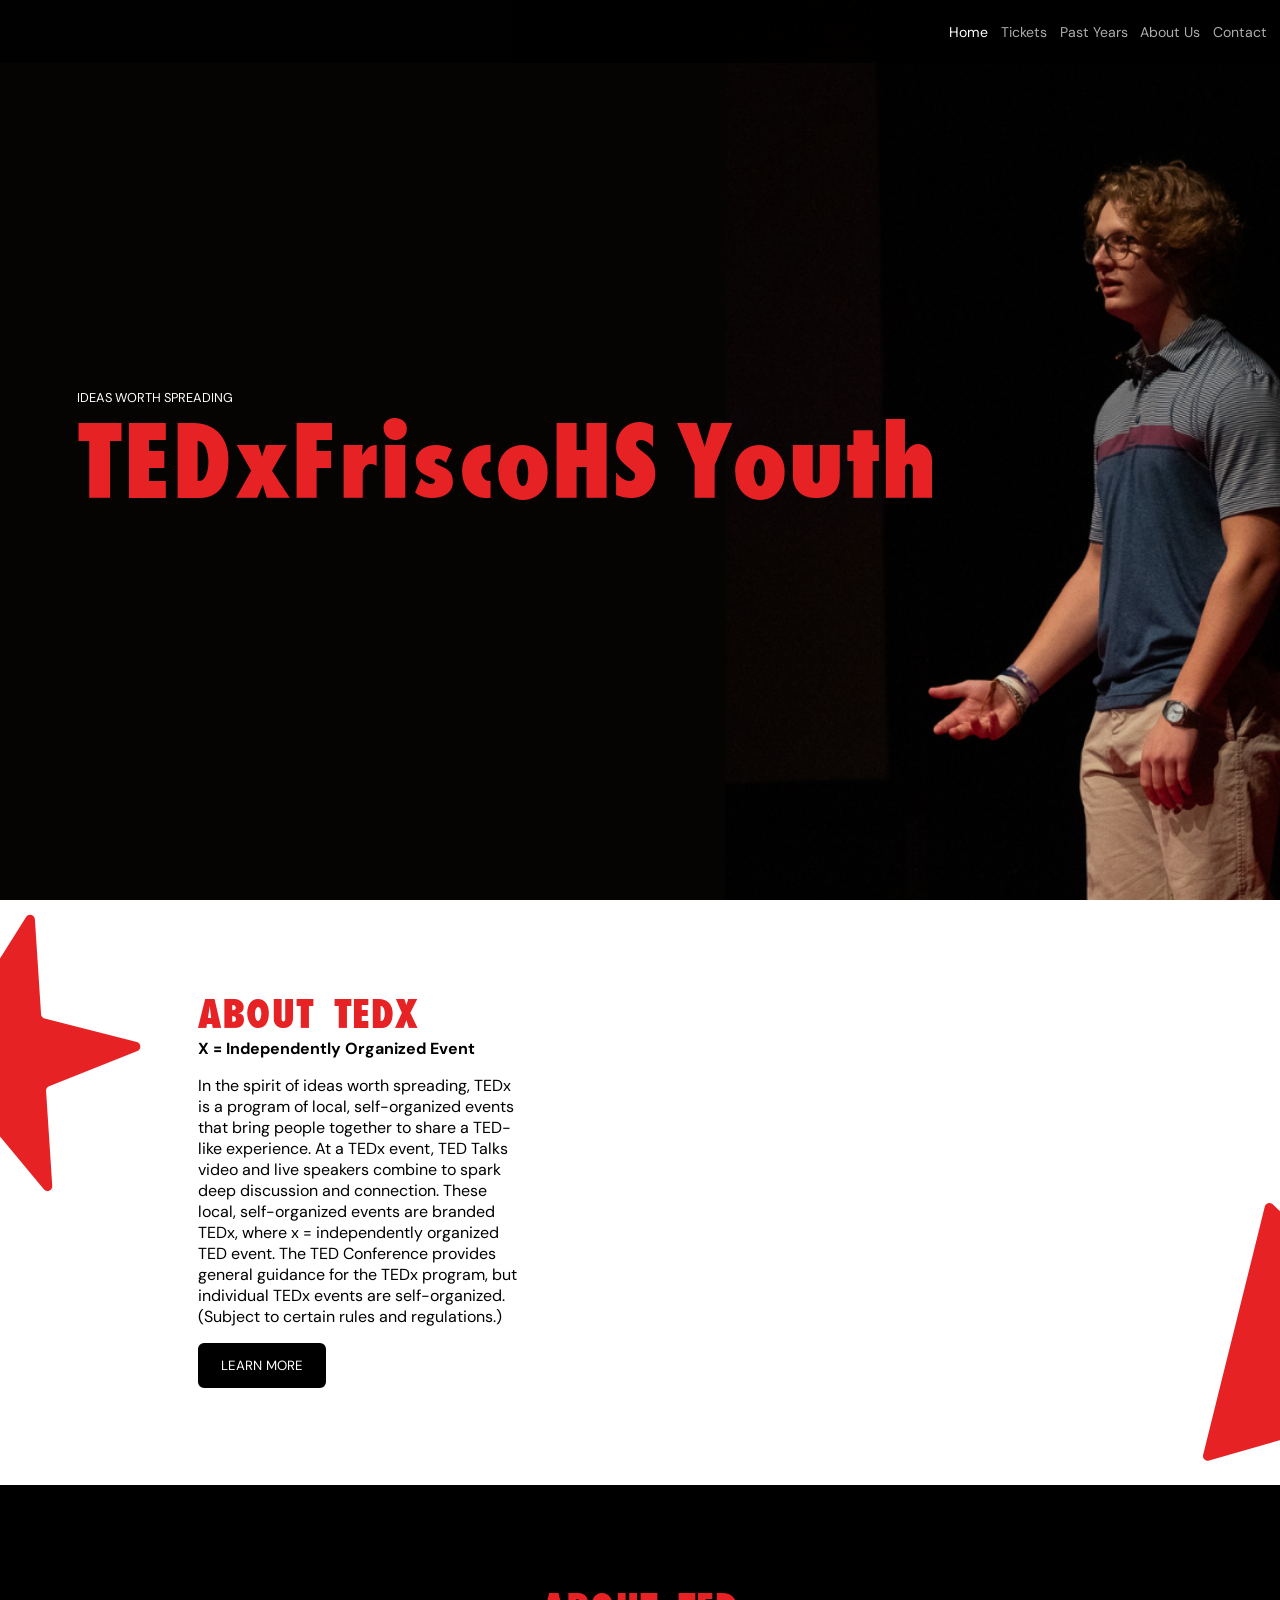
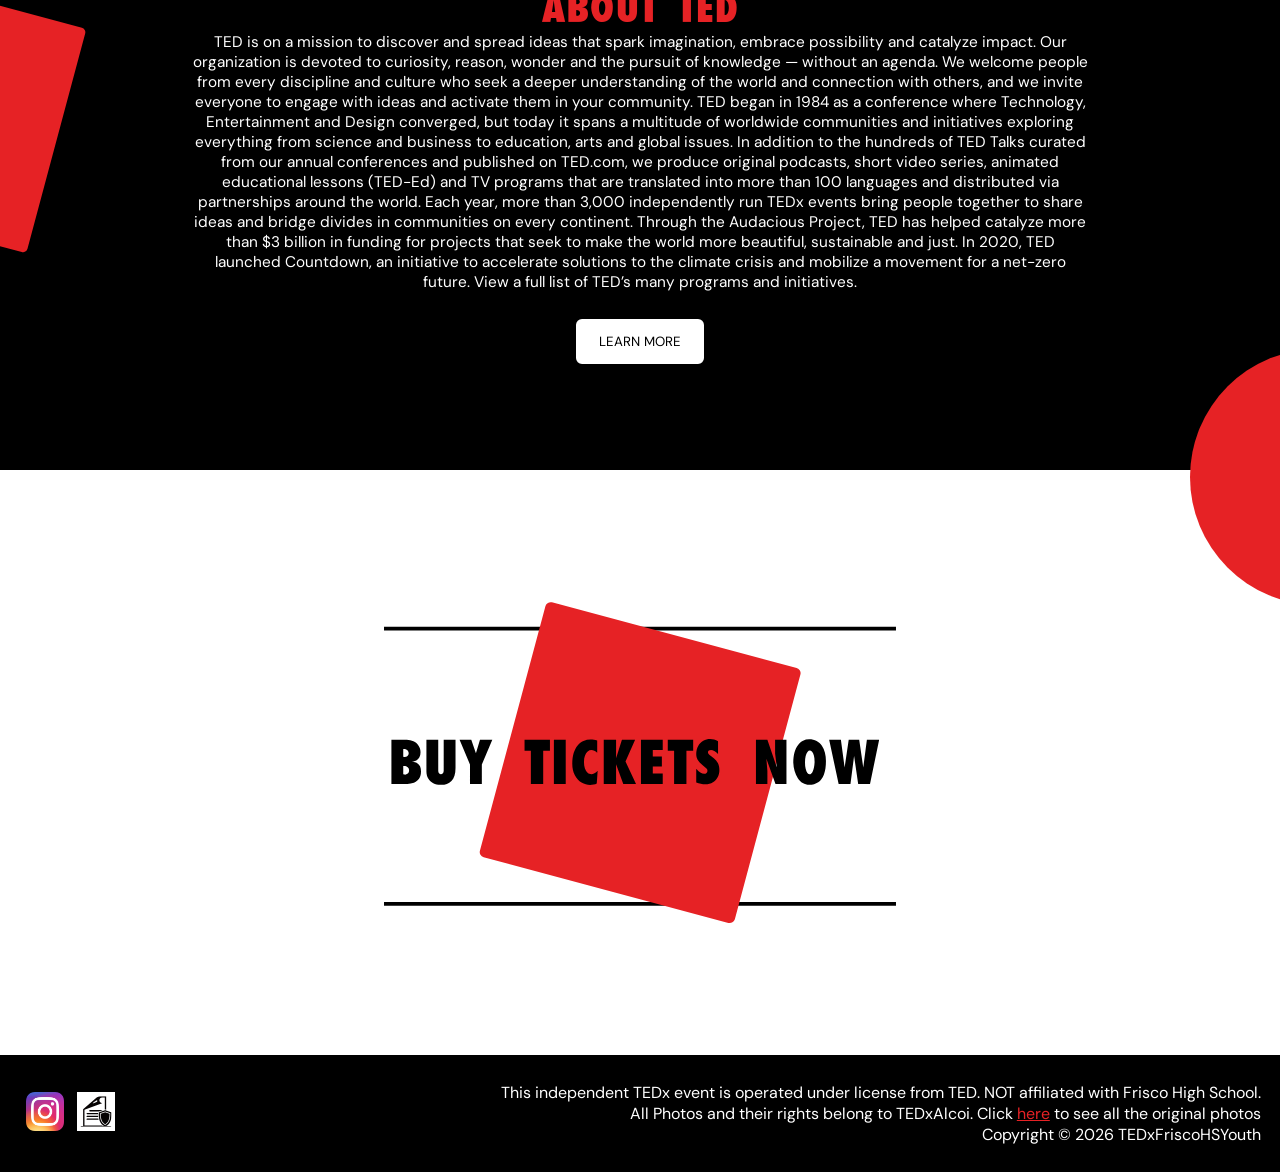
==== index.html @ 59dfe826 "Initial commit" ====
<!DOCTYPE html>
<html lang="en">

<head>
    <meta charset="UTF-8">
    <meta name="viewport" content="width=device-width, initial-scale=1.0">
    <title>Home</title>
    <link rel="stylesheet" href="styles.css">
</head>

<body>
    <div class="header">
        <div class="headerButtons">
            <a class="headerButtonCurrent">Home</a>
            <a href="tickets.html" class="headerButton">Tickets</a>
            <a href="pastYears.html" class="headerButton">Past Years</a>
            <a href="#tedxSection" class="headerButton">About Us</a>
            <a href="contact.html" class="headerButton">Contact</a>
        </div>
    </div>

    <img src="backgroundImages/homeBackground.png" class="background">

    <div class="heroBanner">
        <p class="header1">IDEAS WORTH SPREADING</p>
        <p class="title">TEDxFriscoHS Youth</p>
    </div>

    <div class="tedxSection" id="tedxSection">
        <div class="verticalTedX">
            <p class="header2">ABOUT TEDX</p>
            <p class="subtitle1">X = Independently Organized Event</p>
            <p class="paragraph">In the spirit of ideas worth spreading, TEDx is a program of local, self-organized
                events
                that bring people together to share a TED-like experience. At a TEDx event, TED Talks video and live
                speakers combine to spark deep discussion and connection. These local, self-organized events are branded
                TEDx, where x = independently organized TED event. The TED Conference provides general guidance for the
                TEDx
                program, but individual TEDx events are self-organized. (Subject to certain rules and regulations.)</p>
            <button class="learnMore">LEARN MORE</button>
        </div>

        <iframe class="video" src="https://www.youtube.com/embed/JSP7GPU3Eic?si=xO1N8IUKLQtq2uon"
            title="YouTube video player" frameborder="0"
            allow="accelerometer; autoplay; clipboard-write; encrypted-media; gyroscope; picture-in-picture; web-share"
            referrerpolicy="strict-origin-when-cross-origin" allowfullscreen></iframe>

        <svg class="star" width="395" height="406" viewBox="0 0 395 406" fill="none" xmlns="http://www.w3.org/2000/svg">
            <path id="Star"
                d="M226.45 3.27152C230.071 -2.46211 238.913 -0.213037 239.354 6.55367L248.444 146.006C248.641 149.033 250.764 151.588 253.703 152.335L389.14 186.784C395.712 188.455 396.305 197.56 390.006 200.07L260.187 251.808C257.37 252.931 255.596 255.74 255.794 258.766L264.883 398.219C265.324 404.986 256.849 408.363 252.515 403.148L163.193 295.671C161.254 293.339 158.035 292.52 155.218 293.643L25.399 345.381C19.0998 347.892 13.2682 340.875 16.8887 335.141L91.5033 216.979C93.1224 214.414 92.9063 211.099 90.968 208.767L1.646 101.29C-2.6882 96.0751 2.18322 88.3605 8.75504 90.0321L144.191 124.481C147.13 125.228 150.216 123.998 151.836 121.434L226.45 3.27152Z"
                fill="#E62225" />
        </svg>

        <svg class="triangle" width="377" height="380" viewBox="0 0 377 380" fill="none"
            xmlns="http://www.w3.org/2000/svg">
            <path id="triangle"
                d="M91.0422 5.3171C92.3414 0.0874628 98.8146 -1.77463 102.694 1.96533L373.905 263.429C377.784 267.169 376.16 273.706 370.982 275.196L8.94198 379.34C3.76337 380.829 -1.08588 376.154 0.213335 370.925L91.0422 5.3171Z"
                fill="#E62225" />
        </svg>
    </div>

    <div class="tedSection">
        <p class="header2">ABOUT TED</p>
        <p class="paragraph2">TED is on a mission to discover and spread ideas that spark imagination, embrace
            possibility and catalyze impact. Our organization is devoted to curiosity, reason, wonder and the pursuit of
            knowledge — without an agenda. We welcome people from every discipline and culture who seek a deeper
            understanding of the world and connection with others, and we invite everyone to engage with ideas and
            activate them in your community. TED began in 1984 as a conference where Technology, Entertainment and
            Design converged, but today it spans a multitude of worldwide communities and initiatives exploring
            everything from science and business to education, arts and global issues. In addition to the hundreds of
            TED Talks curated from our annual conferences and published on TED.com, we produce original podcasts, short
            video series, animated educational lessons (TED-Ed) and TV programs that are translated into more than 100
            languages and distributed via partnerships around the world. Each year, more than 3,000 independently run
            TEDx events bring people together to share ideas and bridge divides in communities on every continent.
            Through the Audacious Project, TED has helped catalyze more than $3 billion in funding for projects that
            seek to make the world more beautiful, sustainable and just. In 2020, TED launched Countdown, an initiative
            to accelerate solutions to the climate crisis and mobilize a movement for a net-zero future. View a full
            list of TED’s many programs and initiatives.</p>
        <button class="learnMoreInverted">LEARN MORE</button>

        <svg class="square" width="577" height="577" viewBox="0 0 577 577" fill="none"
            xmlns="http://www.w3.org/2000/svg">
            <g id="Group 1">
                <rect id="Rectangle 1" width="577" height="577" fill="transparent" />
                <rect id="tedSquareShape" x="165.328" y="75" width="349" height="349" rx="7" fill="#E62225" />
            </g>
        </svg>

        <svg class="circle" width="474" height="474" viewBox="0 0 474 474" fill="none"
            xmlns="http://www.w3.org/2000/svg">
            <circle id="circle" cx="237" cy="237" r="237" fill="#E62225" />
        </svg>
    </div>

    <div class="ticketsSection">
        <svg class="ticketSquare" width="677" height="428" viewBox="0 0 677 428" fill="none"
            xmlns="http://www.w3.org/2000/svg">
            <g id="Group 1">
                <line id="Line1" y1="36.5" x2="677" y2="36.5" stroke="black" stroke-width="5" />
                <line id="Line2" y1="400.5" x2="677" y2="400.5" stroke="black" stroke-width="5" />
                <rect id="ticketSquareShape" x="215.328" width="349" height="349" rx="7"
                    transform="rotate(15 215.328 0)" fill="#E62225" />
                <path id="BUYTICKETSNOW"
                    d="M9.79004 241.824V183.597H30.1807C33.2275 183.597 36.1426 184.271 38.9258 185.618C41.7383 186.937 43.9941 188.841 45.6934 191.331C47.4219 193.792 48.2861 196.648 48.2861 199.9C48.2861 202.508 47.8027 204.749 46.8359 206.624C45.8691 208.47 44.5068 209.861 42.749 210.799C41.0205 211.736 39.0283 212.205 36.7725 212.205C39.79 212.586 42.1777 213.318 43.9355 214.402C45.7227 215.457 46.9971 216.907 47.7588 218.753C48.5205 220.599 48.9014 222.854 48.9014 225.521C48.9014 229.534 48.0225 232.757 46.2646 235.188C44.5068 237.62 42.2656 239.334 39.541 240.33C36.8164 241.326 33.916 241.824 30.8398 241.824H9.79004ZM25.4346 218.138V229.212C26.8994 229.505 27.7344 229.651 27.9395 229.651C29.1113 229.651 30.0781 229.3 30.8398 228.597C32.3926 227.513 33.1689 225.887 33.1689 223.719C33.1689 222.254 32.5537 220.965 31.3232 219.852C30.1221 218.709 28.5547 218.138 26.6211 218.138H25.4346ZM25.4346 206.097C26.2549 206.331 26.8555 206.448 27.2363 206.448C28.7305 206.448 30.0049 205.95 31.0596 204.954C32.1143 203.958 32.6416 202.903 32.6416 201.79C32.6416 200.032 32.0703 198.582 30.9277 197.439C29.8145 196.297 27.9834 195.726 25.4346 195.726V206.097ZM56.0645 183.597H71.709V224.378C71.709 225.784 72.0605 226.897 72.7637 227.718C73.4668 228.538 74.3164 228.948 75.3125 228.948C76.2793 228.948 77.1143 228.538 77.8174 227.718C78.5498 226.897 78.916 225.784 78.916 224.378V183.597H94.5605V220.687C94.5605 228.772 92.7588 234.529 89.1553 237.957C85.5811 241.385 81.1426 243.099 75.8398 243.099H74.4336C71.0352 243.099 67.9297 242.381 65.1172 240.945C62.334 239.48 60.1221 237.371 58.4814 234.617C56.8701 231.834 56.0645 228.626 56.0645 224.993V183.597ZM113.677 241.824V216.336L99.9219 183.597H115.391L121.543 201.219L126.904 183.597H143.208L129.365 216.336V241.824H113.677ZM194.185 241.824V198.099H185.835V183.597H219.409V198.099H210.488V241.824H194.185ZM224.639 241.824V183.597H240.283V241.824H224.639ZM282.515 224.378L281.328 241.297C280.127 241.941 278.735 242.439 277.153 242.791C275.601 243.172 274.062 243.362 272.539 243.362C268.613 243.362 264.834 242.278 261.201 240.11C257.598 237.913 254.653 234.676 252.368 230.398C250.083 226.092 248.94 221.023 248.94 215.193C248.94 209.832 249.556 205.101 250.786 200.999C252.046 196.897 253.789 193.543 256.016 190.936C258.242 188.299 260.82 186.351 263.75 185.091C266.709 183.802 269.844 183.157 273.154 183.157C274.707 183.157 276.143 183.245 277.461 183.421C278.809 183.597 280.288 183.89 281.899 184.3V200.516C279.38 198.289 276.86 197.176 274.341 197.176C272.524 197.176 270.84 197.835 269.287 199.153C267.764 200.442 266.562 202.273 265.684 204.646C264.834 206.99 264.409 209.686 264.409 212.732C264.409 216.014 264.834 218.885 265.684 221.346C266.562 223.807 267.734 225.696 269.199 227.015C270.693 228.304 272.349 228.948 274.165 228.948C275.425 228.948 276.802 228.523 278.296 227.674C279.819 226.824 281.226 225.726 282.515 224.378ZM290.557 241.824V183.597H306.86V207.898L314.595 183.597H332.041L319.341 212.205L333.228 241.824H316.396L306.86 215.721V241.824H290.557ZM339.775 241.824V183.597H368.56V196.912H355.42V205.569H367.417V218.797H355.42V227.981H368.56V241.824H339.775ZM383.589 241.824V198.099H375.239V183.597H408.813V198.099H399.893V241.824H383.589ZM412.856 221.829C414.673 224.085 416.489 225.784 418.306 226.927C420.122 228.04 421.792 228.597 423.315 228.597C424.604 228.597 425.659 228.201 426.479 227.41C427.3 226.619 427.71 225.608 427.71 224.378C427.71 223.177 427.285 222.195 426.436 221.434C425.615 220.672 423.813 219.148 421.03 216.863C418.276 214.549 416.226 212.322 414.878 210.184C413.53 208.045 412.856 205.452 412.856 202.405C412.856 198.274 413.721 194.686 415.449 191.639C417.178 188.592 419.434 186.292 422.217 184.739C425 183.187 428.003 182.41 431.226 182.41C432.925 182.41 434.697 182.688 436.543 183.245C438.418 183.802 440.132 184.549 441.685 185.486V202.405C440.044 200.501 438.403 199.109 436.763 198.23C435.151 197.352 433.701 196.912 432.412 196.912C431.24 196.912 430.273 197.22 429.512 197.835C428.75 198.421 428.369 199.109 428.369 199.9C428.369 201.307 429.219 202.698 430.918 204.075C432.646 205.452 434.492 206.902 436.455 208.426C438.418 209.949 440.073 211.897 441.421 214.271C442.798 216.644 443.486 219.793 443.486 223.719C443.486 226.854 442.769 229.856 441.333 232.728C439.927 235.569 437.803 237.898 434.961 239.715C432.119 241.531 428.721 242.439 424.766 242.439C420.986 242.439 417.017 241.634 412.856 240.022V221.829ZM491.826 241.824V183.597H506.943L519.468 220.027L517.139 201.79V183.597H532.168V241.824H517.666L505.625 208.514L506.943 224.378V241.824H491.826ZM556.689 213.392C556.689 216.644 556.982 219.485 557.568 221.917C558.154 224.319 558.916 226.136 559.854 227.366C560.82 228.597 561.802 229.212 562.798 229.212C564.351 229.212 565.757 227.82 567.017 225.037C568.276 222.254 569.053 218.372 569.346 213.392V212.205C569.346 209.158 569.038 206.551 568.423 204.383C567.808 202.186 567.017 200.545 566.05 199.461C565.112 198.348 564.116 197.791 563.062 197.791C561.978 197.791 560.938 198.392 559.941 199.593C558.945 200.794 558.154 202.566 557.568 204.91C556.982 207.254 556.689 210.081 556.689 213.392ZM541.177 213.392C541.177 208.587 541.704 204.266 542.759 200.428C543.843 196.561 545.366 193.309 547.329 190.672C549.292 188.035 551.533 186.072 554.053 184.783C556.572 183.494 559.268 182.85 562.139 182.85C565.918 182.85 569.214 183.626 572.026 185.179C574.868 186.702 577.197 188.826 579.014 191.551C580.859 194.246 582.207 197.308 583.057 200.735C583.936 204.134 584.375 207.752 584.375 211.59C584.375 218.709 583.496 224.612 581.738 229.3C579.98 233.958 577.446 237.43 574.136 239.715C570.825 241.971 566.826 243.099 562.139 243.099C559.092 243.099 556.294 242.322 553.745 240.77C551.196 239.188 549.014 237.02 547.197 234.266C545.381 231.482 543.96 228.333 542.935 224.817C541.938 221.272 541.353 217.464 541.177 213.392ZM601.162 241.824L588.638 183.597H604.15L609.072 220.027L614.478 183.597H628.364L633.726 220.027L638.516 183.597H654.731L642.646 241.824H627.002L621.597 204.91L616.807 241.824H601.162Z"
                    fill="black" />
            </g>
        </svg>
    </div>

    <div class="footer">
        <div class="footerLinks">
            <a href="https://www.instagram.com/tedxfriscohsyouth/" target="_blank">
                <img src="elements/insta.svg" class="linkImg">
            </a>

            <a href="privacy.html">
                <img src="elements/privacy.svg" class="linkImg">
            </a>
        </div>

        <p class="footerParagraph">This independent TEDx event is operated under license from TED. NOT affiliated with
            Frisco High School.
            <br> All Photos and their rights belong to TEDxAlcoi. Click <a class="footerLink"
                href="https://flic.kr/ps/2EZdwR">here</a> to
            see all the original photos
            <br> Copyright © 2026 TEDxFriscoHSYouth
        </p>
    </div>
</body>

</html>
---- styles.css ----
@font-face {
    font-family: 'bernoru';
    src: url('fonts/semiCondesnsedBernoru.ttf') format('opentype');
}

@font-face {
    font-family: 'canvasans';
    src: url('fonts/CanvaSans-Regular.otf') format('opentype');
}

@font-face {
    font-family: 'dmsans';
    src: url('fonts/dmsans.ttf') format('truetype');
}

html {
    scroll-behavior: smooth;
}


body {
    background-color: black;
    color: white;
    padding: 0;
    margin: 0;
    overflow-x: hidden;
    pointer-events: none;
}


.header {
    font-family: dmsans;
    display: flex;
    flex-direction: row;
    justify-content: end;
    width: 100vw;
    height: 5vh;
    z-index: 2;
    position: fixed;
    font-size: 1.1vw;
    background-color: #000000b9;
    height: 7vh;
    align-items: center;
    pointer-events: auto;
}

.headerButtons {
    padding-right: 1vw;
    display: flex;
    gap: 1vw;
}

.headerButtonCurrent {
    color: white;
    pointer-events: none;
}

.headerButton {
    cursor: pointer;
    color: #ACACAC;
    text-decoration: none;    
}

.background {
    position: absolute;
    display: flex;
    top: 0;
    left: 0;
    height: 100vh;
    width: 100vw;
    z-index: -1;
    object-fit: cover;
}

.heroBanner {
    display: flex;
    flex-direction: column;
    height: 100vh;
    width: 100vw;
    justify-content: center;
}

.header1 {
    font-family: dmsans;
    font-size: 1vw;
    padding-left: 6vw;
    pointer-events: auto;
}

.title {
    font-family: 'bernoru';
    font-size: 9vw;
    margin: 0;
    padding-left: 6vw;
    word-spacing: -0.3em;
    color: #E62225;
    pointer-events: auto;
}


.tedxSection {
    pointer-events: none;
    background-color: white;
    color: black;
    height: 65vh;
    width: 100vw;
    display: flex;
    justify-content: center;
    align-items: center;
    gap: 4vw;
    scroll-margin-top: 7vh;
    
    position: relative;
    z-index: -2;
    pointer-events: auto;
}

.triangle {
    width: 20vw;
    position: absolute;
    bottom: -3vh;
    right: -14vw;
    height: 40vh;
    z-index: -1;
}

.star {
    width: 21vw;
    height: 60vh;
    position: absolute;
    top: -13vh;
    left: -10vw;
    z-index: -1;
}

.square {
    width: 30vw;
    position: absolute;
    top: -2vh;
    left: -22vw;
    height: 60vh;
    z-index: -1;
    pointer-events: all;
}

.circle {
    width: 20vw;
    position: absolute;
    bottom: -15vh;
    right: -13vw;
    height: auto;
    z-index: -1;
}


#triangle,
#Star,
#tedSquareShape,
#circle {
    transition: transform 0.3s ease;
    cursor: pointer;
    pointer-events: all;
}

#tedSquareShape {
    transform-box: fill-box;
    transform-origin: center;
    transform: rotate(15deg);
}




#triangle:hover {
    transform: rotate(-5deg);
}

#Star:hover {
    transform: rotate(4deg);
}

#tedSquareShape:hover {
    transform: rotate(10deg);
}

#circle:hover {
    transform: translate(0.5vw, 1vh);
}


.header2 {
    font-family: bernoru;
    font-size: 5vh;
    margin: 0;
    padding: 0;
    color: #E62225;
    pointer-events: auto;
}

.subtitle1 {
    font-family: dmsans;
    font-weight: bold;
    margin: 0;
    pointer-events: auto;
}

.paragraph {
    font-family: dmsans;
    pointer-events: auto;
}

.verticalTedX {
    display: flex;
    flex-direction: column;
    width: 25vw;
}


.learnMore {
    background-color: black;
    font-family: dmsans;
    color: white;
    width: 10vw;
    height: 5vh;
    border-radius: 6px;
    cursor: pointer;
    border: none;
    border: black 2px solid;
    transition: background-color 0.6s ease, color 0.6s ease, border 0.6s ease;
    pointer-events: auto;
}

.learnMore:hover {
    background-color: white;
    color: black;
    border: black 2px solid;
    pointer-events: auto;
}

.video {
    aspect-ratio: 16 / 9;
    width: 40%;
}

.tedSection {
    height: 65vh;
    width: 100vw;
    display: flex;
    flex-direction: column;
    justify-content: center;
    align-items: center;

    position: relative;
}

.paragraph2 {
    font-family: dmsans;
    text-align: center;
    width: 70vw;
    font-size: 1.2vw;
    margin: 0;
    pointer-events: auto;
}

.learnMoreInverted {
    background-color: white;
    font-family: dmsans;
    color: black;
    width: 10vw;
    height: 5vh;
    border-radius: 6px;
    cursor: pointer;
    border: none;
    margin-top: 3vh;
    border: white 2px solid;
    transition: background-color 0.6s ease, color 0.6s ease, border 0.6s ease;
    pointer-events: auto;
}

.learnMoreInverted:hover {
    background-color: black;
    color: white;
    border: white 2px solid;
}

.ticketsSection {
    z-index: -2;
    background-color: white;
    color: black;
    width: 100vw;
    height: 65vh;
    display: flex;
    justify-content: center;
    align-items: center;

    position: relative;
    pointer-events: auto;
}

.ticketSquare {
    width: 40vw;
    height: auto;
}

#Line1, #Line2, #ticketSquareShape, #buynow {
    cursor: pointer;
}

#ticketSquareShape {
    transform-box: fill-box;
    transition: transform 0.3s ease;
    transform: rotate(15deg);
}

#BUYTICKETSNOW {
    cursor: text;
}

#Line1:hover ~ #ticketSquareShape,
#Line2:hover ~ #ticketSquareShape,
#buynow:hover ~ #ticketSquareShape,
#ticketSquareShape:hover {
    transform: rotate(11deg);
}

.cursor {
    cursor: pointer;
}



.footer {
    width: 100vw;
    display: flex;
    justify-content: space-between;
    align-items: center;
    height: 13vh;
    pointer-events: auto;
}


.linkImg {
    width: 3vw;
    cursor: pointer;
}

.footerLinks {
    padding-left: 2vw;
    gap: 1vw;
    display: flex;
}

.footerParagraph {
    font-family: dmsans;
    text-align: right;
    padding-right: 1.5vw;
}

.footerLink {
    color: #E62225;
    transition: color 0.2s ease;
}

.footerLink:hover {
    color: white;
}
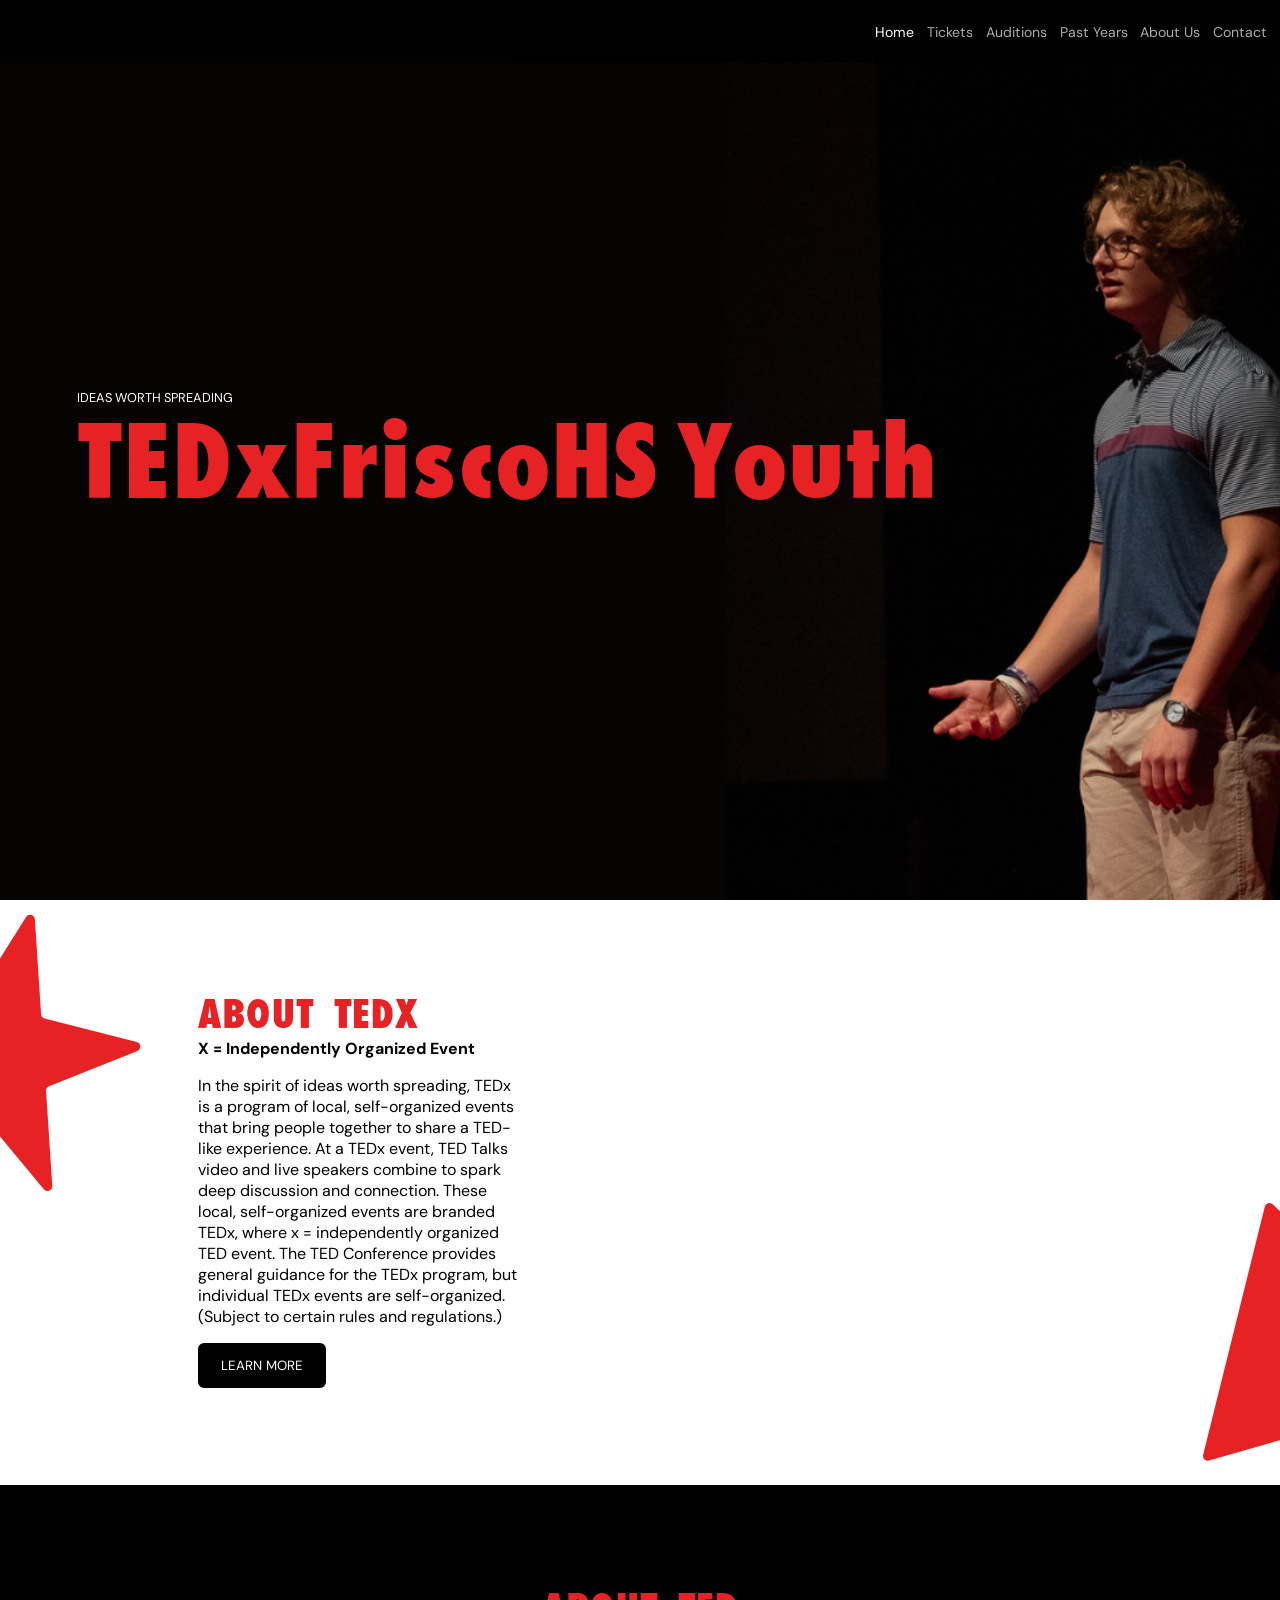
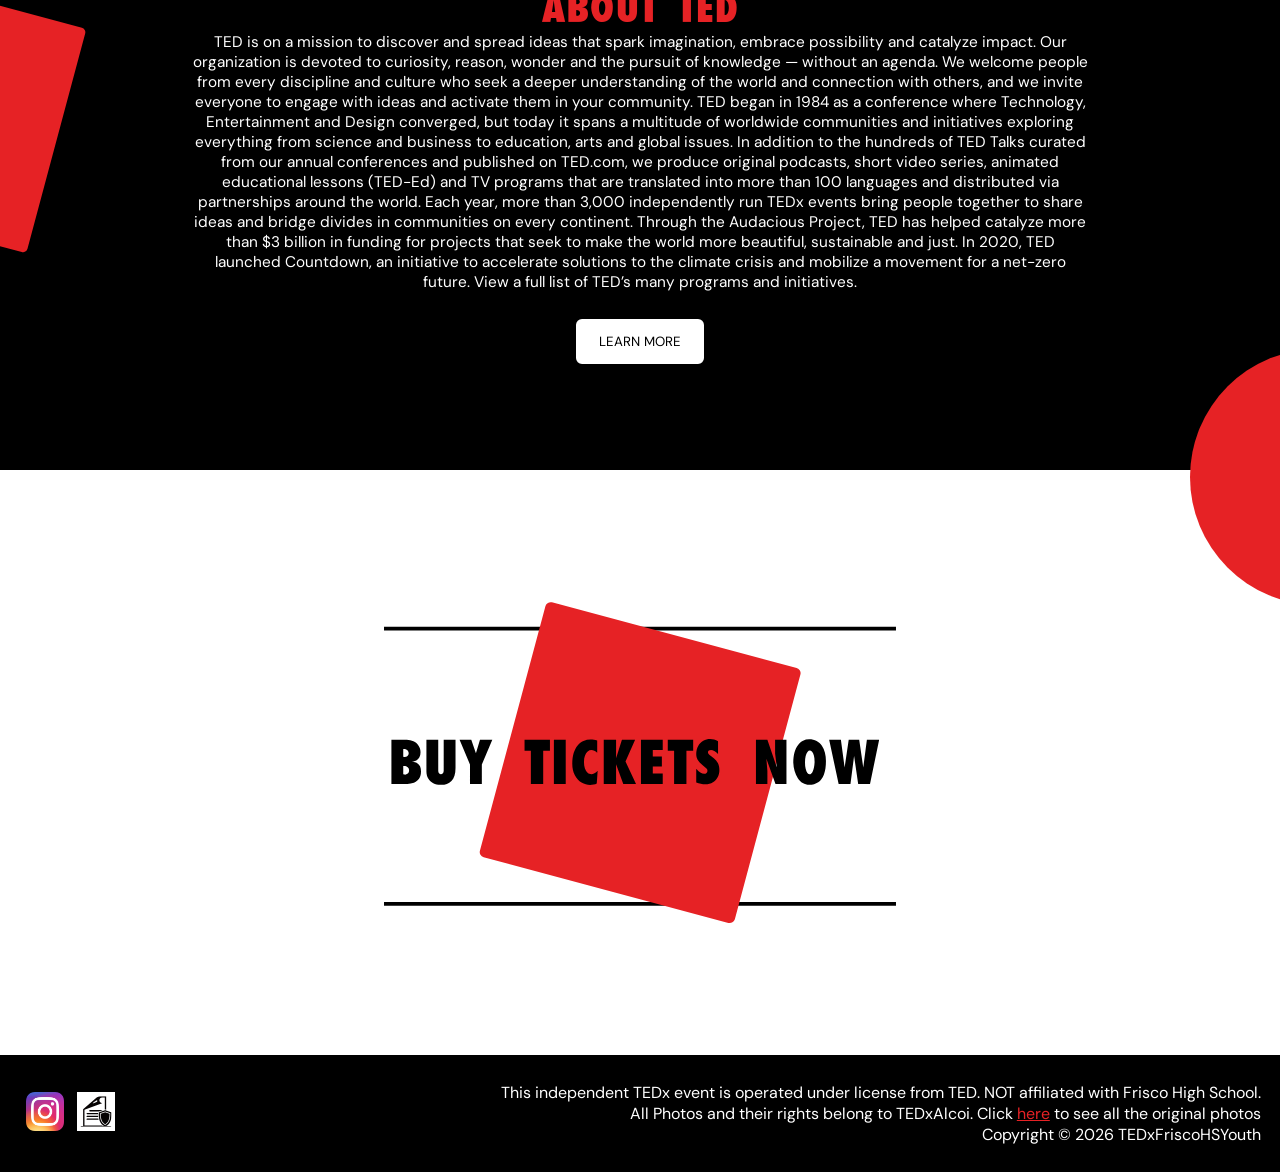
==== commit 1a65d6c4: "auditions page" ====
--- a/index.html
+++ b/index.html
@@ -13,6 +13,7 @@
         <div class="headerButtons">
             <a class="headerButtonCurrent">Home</a>
             <a href="tickets.html" class="headerButton">Tickets</a>
+            <a href="auditions.html" class="headerButton">Auditions</a>
             <a href="pastYears.html" class="headerButton">Past Years</a>
             <a href="#tedxSection" class="headerButton">About Us</a>
             <a href="contact.html" class="headerButton">Contact</a>
@@ -37,7 +38,7 @@
                 TEDx, where x = independently organized TED event. The TED Conference provides general guidance for the
                 TEDx
                 program, but individual TEDx events are self-organized. (Subject to certain rules and regulations.)</p>
-            <button class="learnMore">LEARN MORE</button>
+            <button onclick="window.open('https://www.ted.com/about/programs-initiatives/tedx-program', '_blank')" class="learnMore">LEARN MORE</button>
         </div>
 
         <iframe class="video" src="https://www.youtube.com/embed/JSP7GPU3Eic?si=xO1N8IUKLQtq2uon"
@@ -76,7 +77,7 @@
             seek to make the world more beautiful, sustainable and just. In 2020, TED launched Countdown, an initiative
             to accelerate solutions to the climate crisis and mobilize a movement for a net-zero future. View a full
             list of TED’s many programs and initiatives.</p>
-        <button class="learnMoreInverted">LEARN MORE</button>
+        <button onclick="window.open('https://www.ted.com', '_blank')" class="learnMoreInverted" >LEARN MORE</button>
 
         <svg class="square" width="577" height="577" viewBox="0 0 577 577" fill="none"
             xmlns="http://www.w3.org/2000/svg">
@@ -128,4 +129,4 @@
     </div>
 </body>
 
-</html>+</html>
